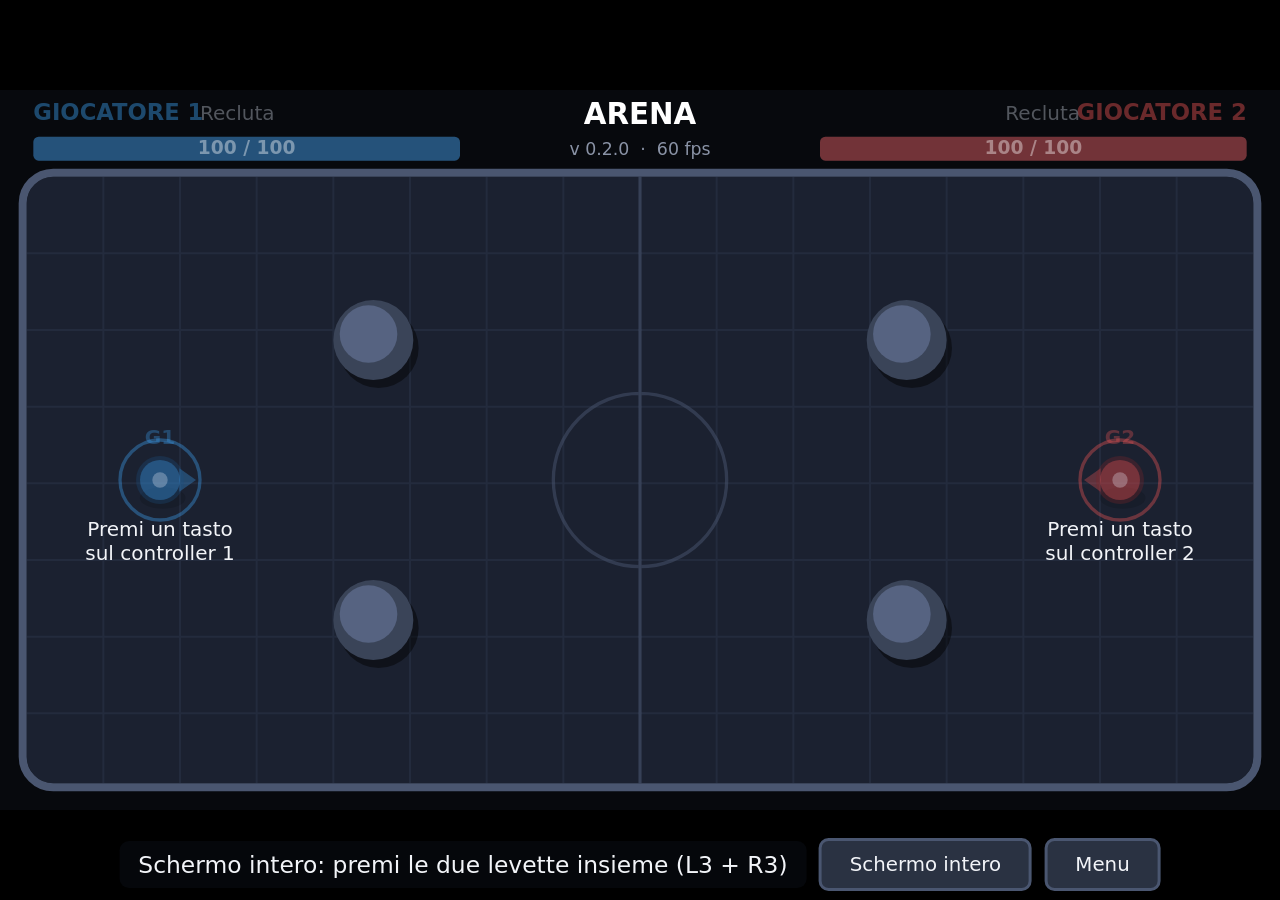
==== gioco.html @ 9e0fedbe "v0.2.0: prima arena giocabile (movimento e mira, senza attacchi) - gioco.html + js/gioco.js: due gio" ====
<!DOCTYPE html>
<html lang="it">
<head>
  <meta charset="utf-8">
  <meta name="viewport" content="width=device-width, initial-scale=1">
  <title>Arena — Partita</title>
  <link rel="stylesheet" href="css/stile.css?v=0.2.0">
</head>
<body>
  <!-- Pulsanti visibili solo fuori dallo schermo intero (si cliccano col cursore di Edge) -->
  <div class="barra in-basso" id="barra">
    <span class="avviso">Schermo intero: premi le due levette insieme (L3 + R3)</span>
    <button class="pulsante" id="schermo-intero">Schermo intero</button>
    <a class="pulsante" href="index.html">Menu</a>
  </div>
  <div class="contenitore-gioco">
    <canvas id="schermo"></canvas>
  </div>
  <script type="module" src="js/gioco.js?v=0.2.0"></script>
</body>
</html>
---- css/stile.css ----
/* Stile comune a tutte le pagine */
html, body {
  margin: 0;
  padding: 0;
  width: 100%;
  height: 100%;
  overflow: hidden;
  background: #000;
  color: #f2f4f8;
  font-family: "Segoe UI", system-ui, sans-serif;
  user-select: none;
}

/* Contenitore che centra il canvas 16:9 (bande nere ai lati se serve) */
.contenitore-gioco {
  position: fixed;
  inset: 0;
  display: flex;
  align-items: center;
  justify-content: center;
}

canvas {
  display: block;
  background: #10131a;
}

/* Pulsanti grandi, comodi da cliccare col cursore di Edge */
.pulsante {
  display: inline-block;
  padding: 0.6em 1.4em;
  font-size: 2.2vh;
  font-family: inherit;
  color: #f2f4f8;
  background: #2a3242;
  border: 3px solid #4a5670;
  border-radius: 0.5em;
  text-decoration: none;
  cursor: pointer;
}
.pulsante:hover, .pulsante:focus { background: #3a4660; border-color: #8aa4ff; outline: none; }
.pulsante.disattivato { opacity: 0.4; pointer-events: none; }

/* Barra in alto nella pagina di test */
.barra {
  position: fixed;
  top: 1vh;
  right: 1vw;
  display: flex;
  gap: 1vw;
  z-index: 10;
}

/* Menu iniziale */
.menu {
  position: fixed;
  inset: 0;
  display: flex;
  flex-direction: column;
  align-items: center;
  justify-content: center;
  gap: 4vh;
  background: radial-gradient(circle at 50% 40%, #1d2433, #07090d);
}
.menu h1 { font-size: 12vh; margin: 0; letter-spacing: 0.1em; }
.menu .pulsante { font-size: 4vh; min-width: 30vw; text-align: center; }
.menu .versione { position: fixed; bottom: 2vh; font-size: 2vh; opacity: 0.6; }

/* Nella pagina della partita la barra sta in basso, per non coprire nomi e vita */
.barra.in-basso { top: auto; bottom: 1vh; right: auto; left: 50%; transform: translateX(-50%); align-items: center; white-space: nowrap; }
.barra .avviso {
  font-size: 2.6vh;
  padding: 0.4em 0.8em;
  background: rgba(7, 9, 13, 0.85);
  border-radius: 0.4em;
}
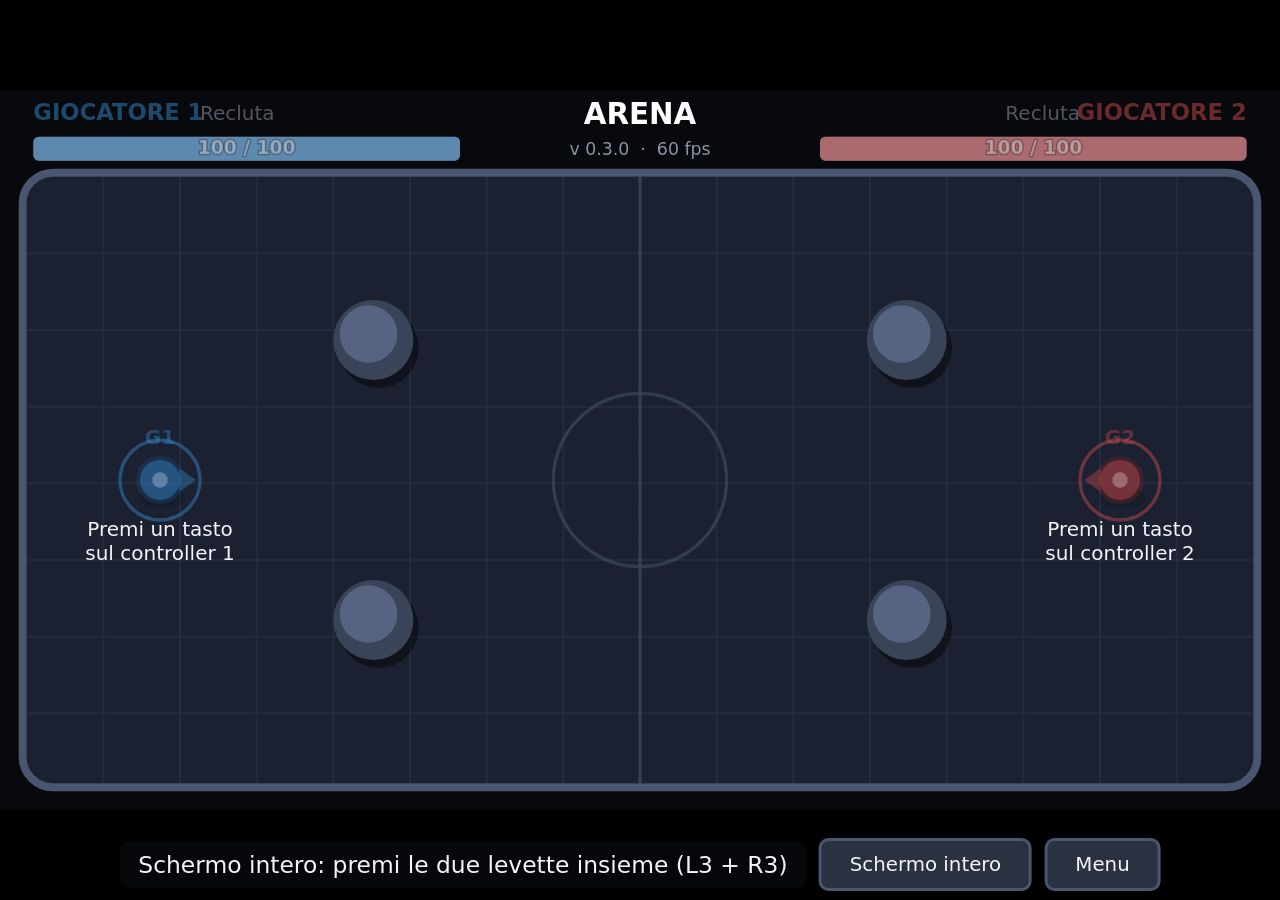
==== commit 064f9928: "v0.3.0: colpo base su RT, vita, K.O. e nuovo round - js/abilita/proiettile.js: proiettile che si fer" ====
--- a/gioco.html
+++ b/gioco.html
@@ -4,7 +4,7 @@
   <meta charset="utf-8">
   <meta name="viewport" content="width=device-width, initial-scale=1">
   <title>Arena — Partita</title>
-  <link rel="stylesheet" href="css/stile.css?v=0.2.0">
+  <link rel="stylesheet" href="css/stile.css?v=0.3.0">
 </head>
 <body>
   <!-- Pulsanti visibili solo fuori dallo schermo intero (si cliccano col cursore di Edge) -->
@@ -16,6 +16,6 @@
   <div class="contenitore-gioco">
     <canvas id="schermo"></canvas>
   </div>
-  <script type="module" src="js/gioco.js?v=0.2.0"></script>
+  <script type="module" src="js/gioco.js?v=0.3.0"></script>
 </body>
 </html>
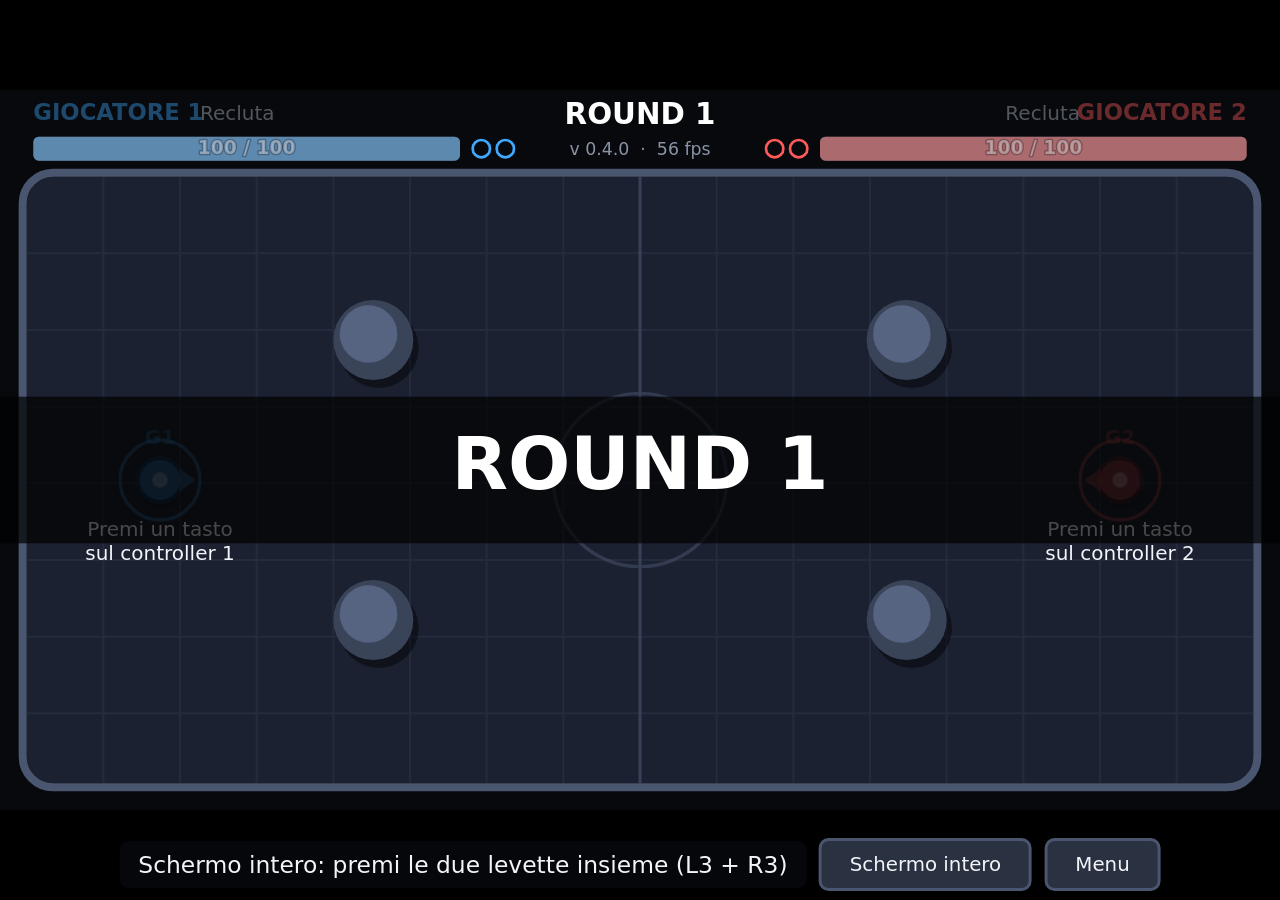
==== commit 366061d7: "v0.4.0: partita al meglio di 3 - fasi della partita: inizio round (ROUND N / VIA!), gioco, K.O., fin" ====
--- a/gioco.html
+++ b/gioco.html
@@ -4,7 +4,7 @@
   <meta charset="utf-8">
   <meta name="viewport" content="width=device-width, initial-scale=1">
   <title>Arena — Partita</title>
-  <link rel="stylesheet" href="css/stile.css?v=0.3.0">
+  <link rel="stylesheet" href="css/stile.css?v=0.4.0">
 </head>
 <body>
   <!-- Pulsanti visibili solo fuori dallo schermo intero (si cliccano col cursore di Edge) -->
@@ -16,6 +16,6 @@
   <div class="contenitore-gioco">
     <canvas id="schermo"></canvas>
   </div>
-  <script type="module" src="js/gioco.js?v=0.3.0"></script>
+  <script type="module" src="js/gioco.js?v=0.4.0"></script>
 </body>
 </html>
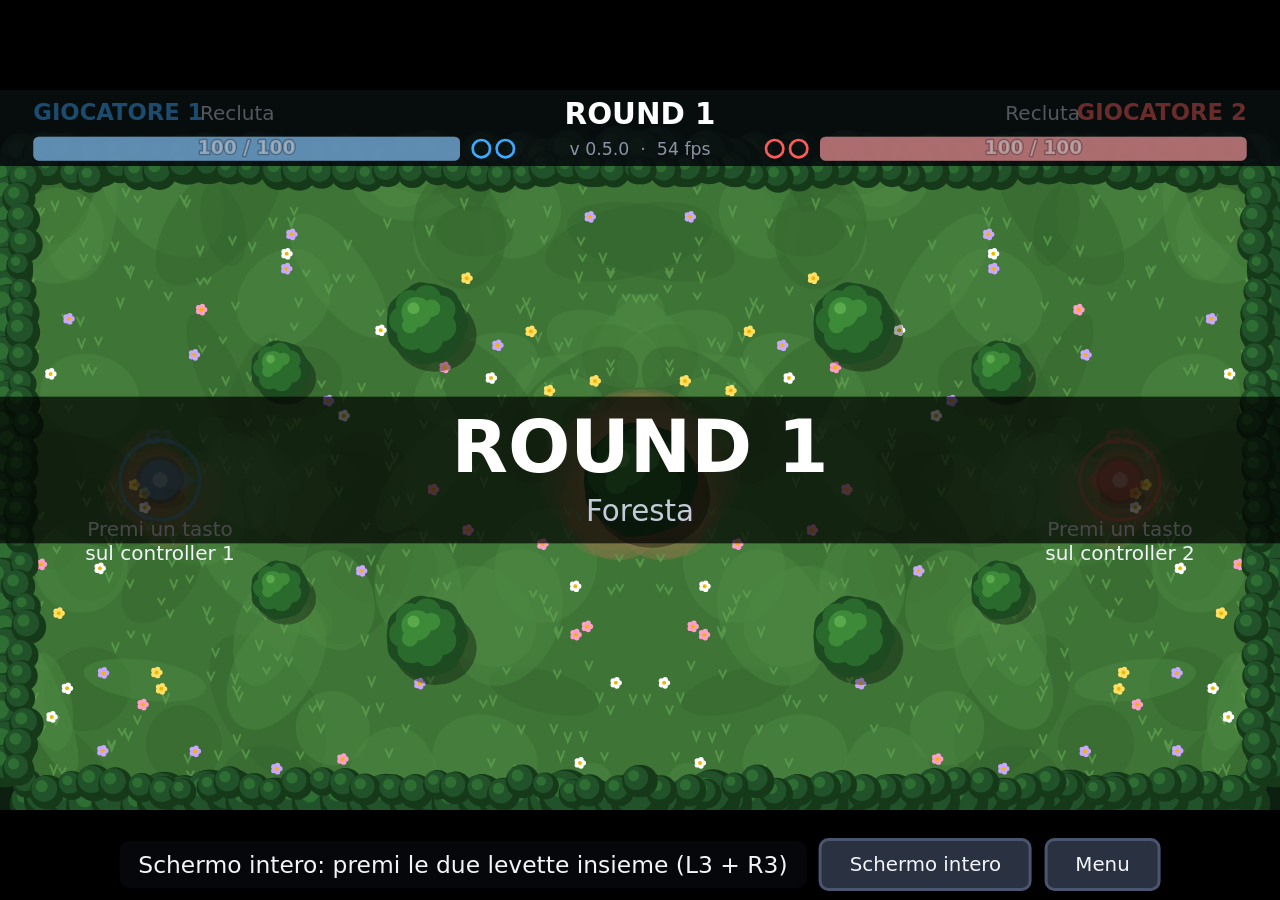
==== commit 4505c354: "v0.5.0: arena Foresta, più arene a rotazione, controllo simmetria - temi grafici in js/temi/ (pietra" ====
--- a/gioco.html
+++ b/gioco.html
@@ -4,7 +4,7 @@
   <meta charset="utf-8">
   <meta name="viewport" content="width=device-width, initial-scale=1">
   <title>Arena — Partita</title>
-  <link rel="stylesheet" href="css/stile.css?v=0.4.0">
+  <link rel="stylesheet" href="css/stile.css?v=0.5.0">
 </head>
 <body>
   <!-- Pulsanti visibili solo fuori dallo schermo intero (si cliccano col cursore di Edge) -->
@@ -16,6 +16,6 @@
   <div class="contenitore-gioco">
     <canvas id="schermo"></canvas>
   </div>
-  <script type="module" src="js/gioco.js?v=0.4.0"></script>
+  <script type="module" src="js/gioco.js?v=0.5.0"></script>
 </body>
 </html>
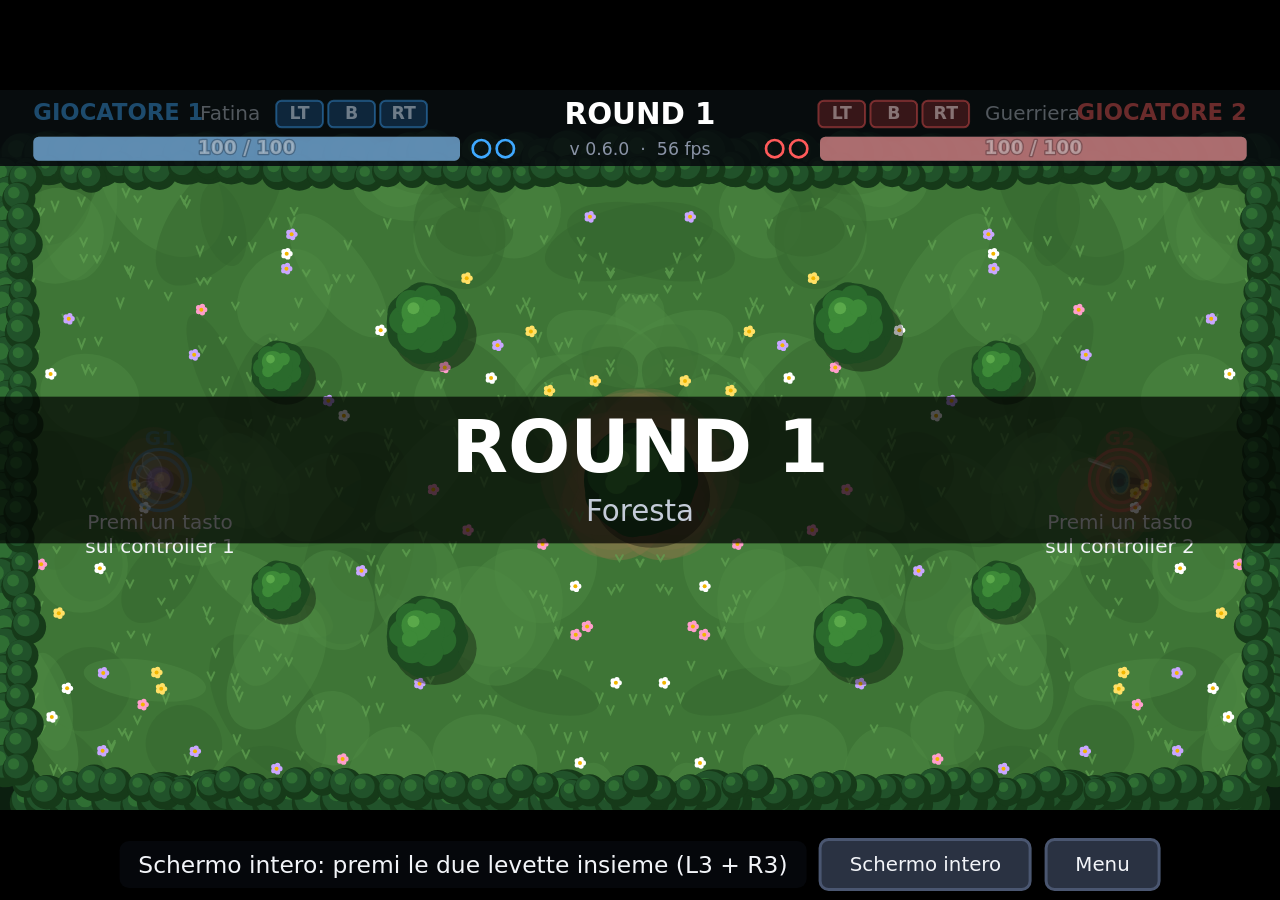
==== commit c5fcb13e: "v0.6.0: Fatina e Guerriera, corpo a corpo (LT), scatto (B), personaggi più piccoli - nuovi tipi di a" ====
--- a/gioco.html
+++ b/gioco.html
@@ -4,7 +4,7 @@
   <meta charset="utf-8">
   <meta name="viewport" content="width=device-width, initial-scale=1">
   <title>Arena — Partita</title>
-  <link rel="stylesheet" href="css/stile.css?v=0.5.0">
+  <link rel="stylesheet" href="css/stile.css?v=0.6.0">
 </head>
 <body>
   <!-- Pulsanti visibili solo fuori dallo schermo intero (si cliccano col cursore di Edge) -->
@@ -16,6 +16,6 @@
   <div class="contenitore-gioco">
     <canvas id="schermo"></canvas>
   </div>
-  <script type="module" src="js/gioco.js?v=0.5.0"></script>
+  <script type="module" src="js/gioco.js?v=0.6.0"></script>
 </body>
 </html>
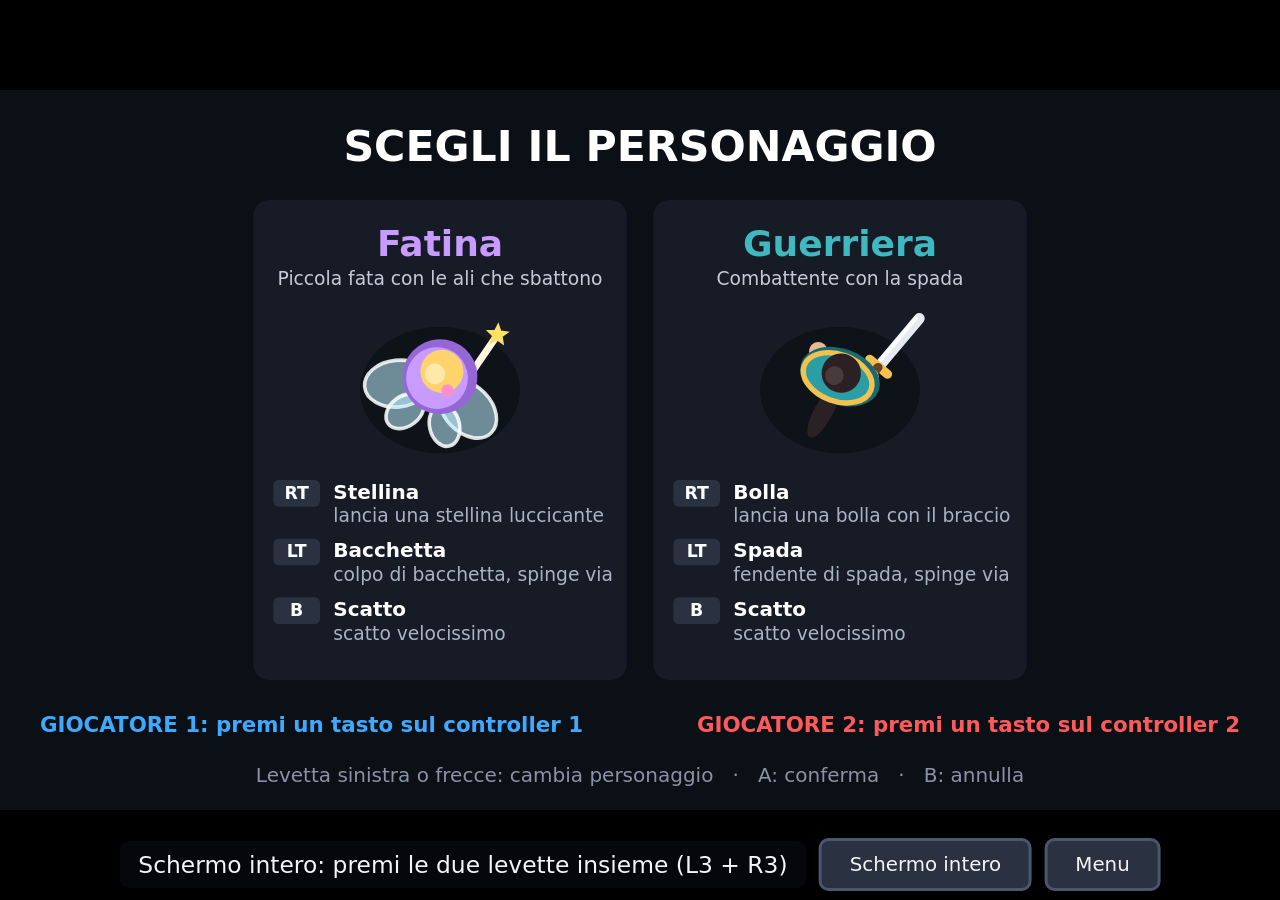
==== commit 210621ad: "v0.7.0: schermata di scelta dei personaggi, numeri uguali per tutti - js/scelta.js: scelta con levet" ====
--- a/gioco.html
+++ b/gioco.html
@@ -4,7 +4,7 @@
   <meta charset="utf-8">
   <meta name="viewport" content="width=device-width, initial-scale=1">
   <title>Arena — Partita</title>
-  <link rel="stylesheet" href="css/stile.css?v=0.6.0">
+  <link rel="stylesheet" href="css/stile.css?v=0.7.0">
 </head>
 <body>
   <!-- Pulsanti visibili solo fuori dallo schermo intero (si cliccano col cursore di Edge) -->
@@ -16,6 +16,6 @@
   <div class="contenitore-gioco">
     <canvas id="schermo"></canvas>
   </div>
-  <script type="module" src="js/gioco.js?v=0.6.0"></script>
+  <script type="module" src="js/gioco.js?v=0.7.0"></script>
 </body>
 </html>
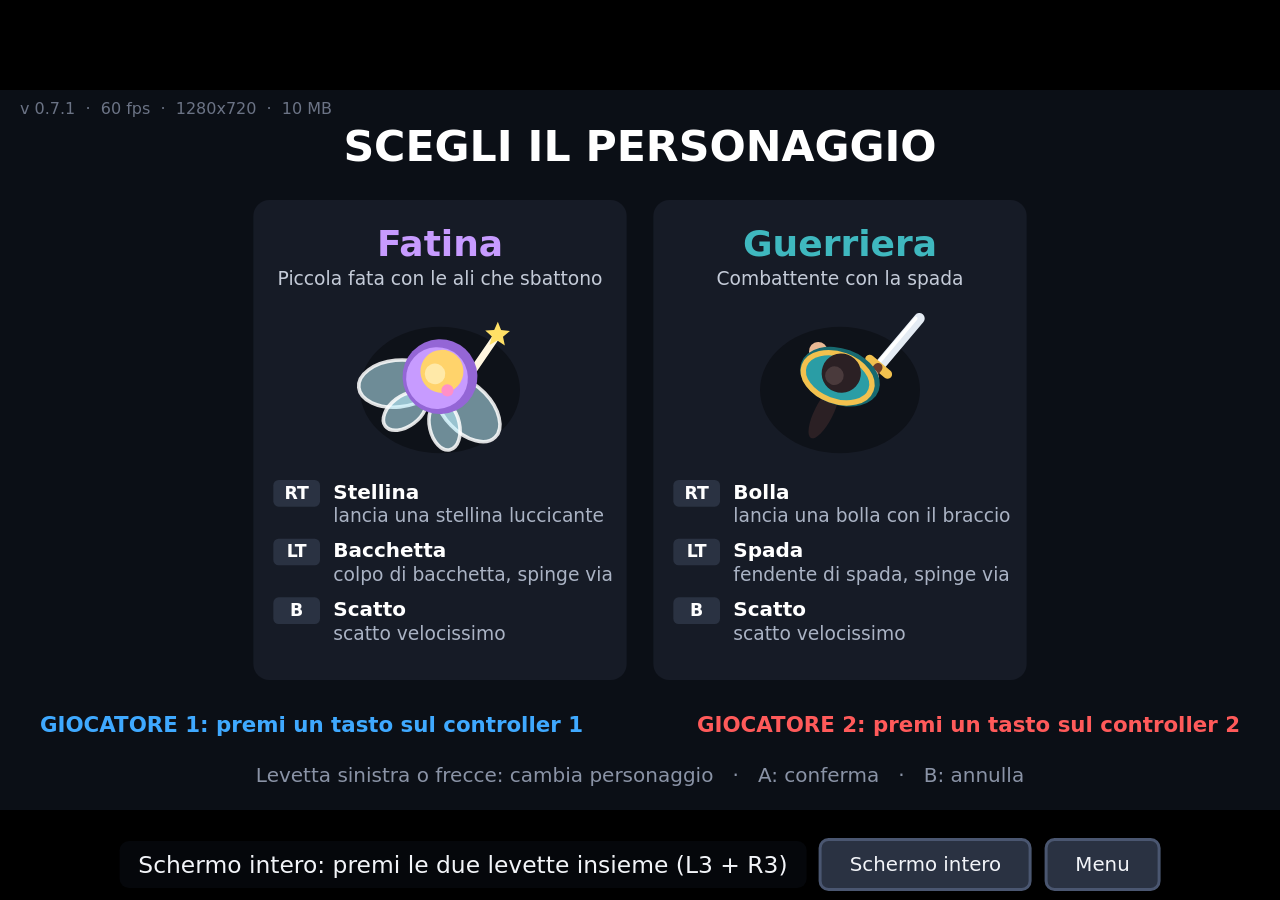
==== commit 5d532a52: "v0.7.1: correzione prestazioni su Xbox (comandi in ritardo, console lenta) - canvas al massimo 1920x" ====
--- a/gioco.html
+++ b/gioco.html
@@ -4,7 +4,7 @@
   <meta charset="utf-8">
   <meta name="viewport" content="width=device-width, initial-scale=1">
   <title>Arena — Partita</title>
-  <link rel="stylesheet" href="css/stile.css?v=0.7.0">
+  <link rel="stylesheet" href="css/stile.css?v=0.7.1">
 </head>
 <body>
   <!-- Pulsanti visibili solo fuori dallo schermo intero (si cliccano col cursore di Edge) -->
@@ -16,6 +16,6 @@
   <div class="contenitore-gioco">
     <canvas id="schermo"></canvas>
   </div>
-  <script type="module" src="js/gioco.js?v=0.7.0"></script>
+  <script type="module" src="js/gioco.js?v=0.7.1"></script>
 </body>
 </html>
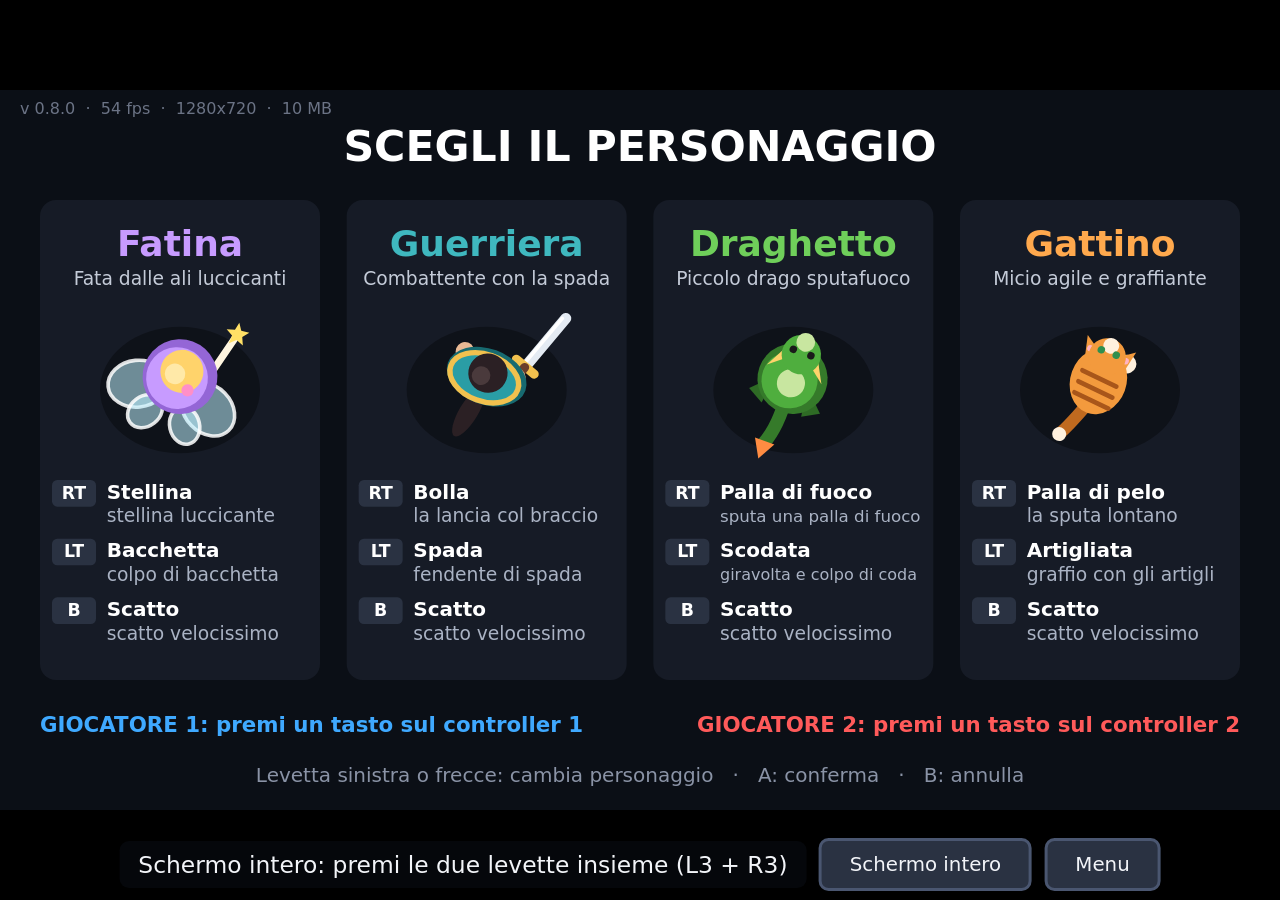
==== commit 14d75679: "v0.8.0: nuovi personaggi Draghetto e Gattino - Draghetto: palla di fuoco (RT), scodata con giravolta" ====
--- a/gioco.html
+++ b/gioco.html
@@ -4,7 +4,7 @@
   <meta charset="utf-8">
   <meta name="viewport" content="width=device-width, initial-scale=1">
   <title>Arena — Partita</title>
-  <link rel="stylesheet" href="css/stile.css?v=0.7.1">
+  <link rel="stylesheet" href="css/stile.css?v=0.8.0">
 </head>
 <body>
   <!-- Pulsanti visibili solo fuori dallo schermo intero (si cliccano col cursore di Edge) -->
@@ -16,6 +16,6 @@
   <div class="contenitore-gioco">
     <canvas id="schermo"></canvas>
   </div>
-  <script type="module" src="js/gioco.js?v=0.7.1"></script>
+  <script type="module" src="js/gioco.js?v=0.8.0"></script>
 </body>
 </html>
